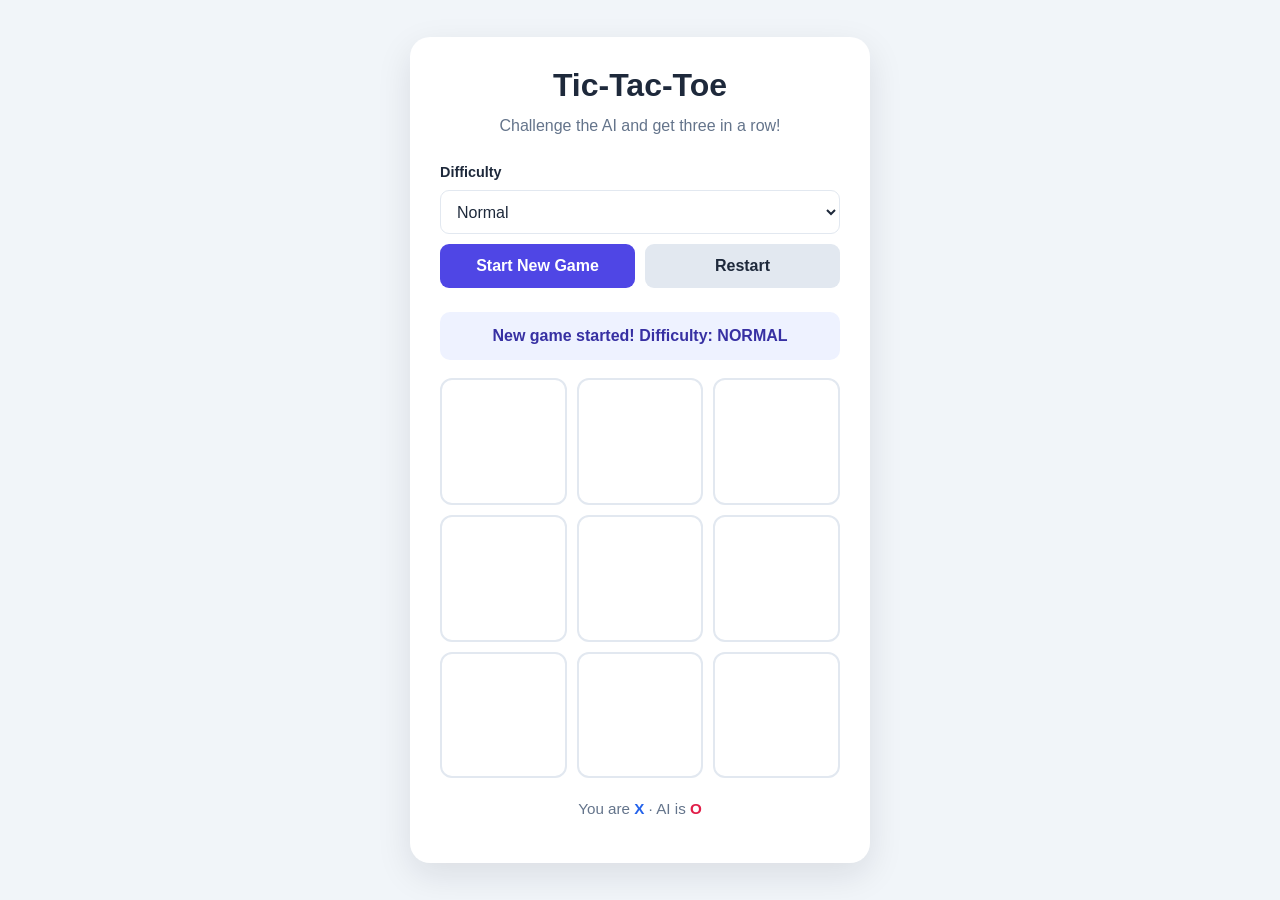
==== index.html @ 40d74029 "Add files via upload" ====
<!DOCTYPE html>
<html lang="en">
<head>
    <meta charset="UTF-8">
    <meta name="viewport" content="width=device-width, initial-scale=1.0">

    <title>Tic-Tac-Toe: Player vs AI</title>

    <link rel="stylesheet" href="styles.css">
    <script src="script.js" defer></script>
</head>

<body>
    <main class="game-container">
        <header class="game-header">
            <h1>Tic-Tac-Toe</h1>
            <p>Challenge the AI and get three in a row!</p>
        </header>

        <section class="game-controls" aria-label="Game controls">
            <label for="difficulty">Difficulty</label>

            <select id="difficulty">
                <option value="easy">Easy</option>
                <option value="normal" selected>Normal</option>
                <option value="hard">Hard</option>
            </select>

            <button id="start-btn" type="button">
                Start New Game
            </button>

            <button id="restart-btn" type="button" class="secondary-btn">
                Restart
            </button>
        </section>

        <section class="game-area" aria-label="Tic-Tac-Toe game">
            <p id="status" role="status" aria-live="polite">
                Your turn! Choose an empty square.
            </p>

            <div class="board" role="group" aria-label="Game board">
                <button class="cell" data-index="0" type="button"
                    aria-label="Position 1: empty"></button>
                <button class="cell" data-index="1" type="button"
                    aria-label="Position 2: empty"></button>
                <button class="cell" data-index="2" type="button"
                    aria-label="Position 3: empty"></button>

                <button class="cell" data-index="3" type="button"
                    aria-label="Position 4: empty"></button>
                <button class="cell" data-index="4" type="button"
                    aria-label="Position 5: empty"></button>
                <button class="cell" data-index="5" type="button"
                    aria-label="Position 6: empty"></button>

                <button class="cell" data-index="6" type="button"
                    aria-label="Position 7: empty"></button>
                <button class="cell" data-index="7" type="button"
                    aria-label="Position 8: empty"></button>
                <button class="cell" data-index="8" type="button"
                    aria-label="Position 9: empty"></button>
            </div>
        </section>

        <footer class="game-footer">
            <p>You are <strong class="player-symbol">X</strong>
                · AI is <strong class="ai-symbol">O</strong></p>
        </footer>
    </main>
</body>
</html>
---- styles.css ----
/* ---------- Global styles ---------- */
:root {
    --background: #f1f5f9;
    --surface: #ffffff;
    --primary: #4f46e5;
    --primary-hover: #4338ca;
    --text: #1e293b;
    --muted: #64748b;
    --border: #e2e8f0;
    --player: #2563eb;
    --ai: #e11d48;
    --winning: #bbf7d0;
    --winning-border: #16a34a;
}

* {
    box-sizing: border-box;
}

body {
    margin: 0;
    min-height: 100vh;
    padding: 24px;
    display: flex;
    align-items: center;
    justify-content: center;
    background: var(--background);
    color: var(--text);
    font-family: Arial, Helvetica, sans-serif;
}

button,
select {
    font: inherit;
}

/* ---------- Main container ---------- */
.game-container {
    width: 100%;
    max-width: 460px;
    padding: 30px;
    background: var(--surface);
    border-radius: 20px;
    box-shadow: 0 12px 35px rgb(15 23 42 / 10%);
}

.game-header {
    text-align: center;
    margin-bottom: 26px;
}

.game-header h1 {
    margin: 0 0 10px;
    font-size: 2rem;
}

.game-header p {
    margin: 0;
    color: var(--muted);
    line-height: 1.5;
}

/* ---------- Controls ---------- */
.game-controls {
    display: grid;
    grid-template-columns: 1fr 1fr;
    gap: 10px;
    margin-bottom: 24px;
}

.game-controls label {
    grid-column: 1 / -1;
    font-size: 0.9rem;
    font-weight: 600;
}

.game-controls select,
.game-controls button {
    width: 100%;
    min-height: 44px;
    padding: 10px 12px;
    border: 1px solid var(--border);
    border-radius: 9px;
}

.game-controls select {
    grid-column: 1 / -1;
    background: white;
    color: var(--text);
}

.game-controls button {
    border: none;
    background: var(--primary);
    color: white;
    font-weight: 600;
    cursor: pointer;
    transition: background 0.2s, transform 0.2s;
}

.game-controls button:hover {
    background: var(--primary-hover);
}

.game-controls button:active {
    transform: scale(0.98);
}

.game-controls .secondary-btn {
    background: #e2e8f0;
    color: var(--text);
}

.game-controls .secondary-btn:hover {
    background: #cbd5e1;
}

/* ---------- Game status ---------- */
#status {
    min-height: 48px;
    display: flex;
    align-items: center;
    justify-content: center;
    margin: 0 0 18px;
    padding: 10px;
    border-radius: 10px;
    background: #eef2ff;
    color: #3730a3;
    text-align: center;
    line-height: 1.5;
    font-weight: 600;
}

/* ---------- Game board ---------- */
.board {
    display: grid;
    grid-template-columns: repeat(3, minmax(0, 1fr));
    gap: 10px;
}

.cell {
    aspect-ratio: 1;
    display: flex;
    align-items: center;
    justify-content: center;
    padding: 0;
    border: 2px solid var(--border);
    border-radius: 12px;
    background: white;
    color: var(--text);
    font-size: clamp(2.5rem, 12vw, 4rem);
    font-weight: 700;
    cursor: pointer;
    transition: background 0.2s, border-color 0.2s;
}

.cell:not(:disabled):hover {
    background: #f8fafc;
    border-color: var(--primary);
}

.cell.x {
    color: var(--player);
}

.cell.o {
    color: var(--ai);
}

.cell.winning {
    background: var(--winning);
    border-color: var(--winning-border);
}

.cell:disabled {
    cursor: default;
    opacity: 1;
}

.cell:focus-visible,
button:focus-visible,
select:focus-visible {
    outline: 3px solid #818cf8;
    outline-offset: 3px;
}

/* ---------- Footer ---------- */
.game-footer {
    margin-top: 22px;
    text-align: center;
    color: var(--muted);
    font-size: 0.95rem;
}

.player-symbol {
    color: var(--player);
}

.ai-symbol {
    color: var(--ai);
}

/* ---------- Mobile layout ---------- */
@media (max-width: 420px) {
    body {
        padding: 14px;
    }

    .game-container {
        padding: 20px;
    }

    .game-header h1 {
        font-size: 1.7rem;
    }

    .board {
        gap: 7px;
    }

    .cell {
        border-radius: 9px;
    }
}
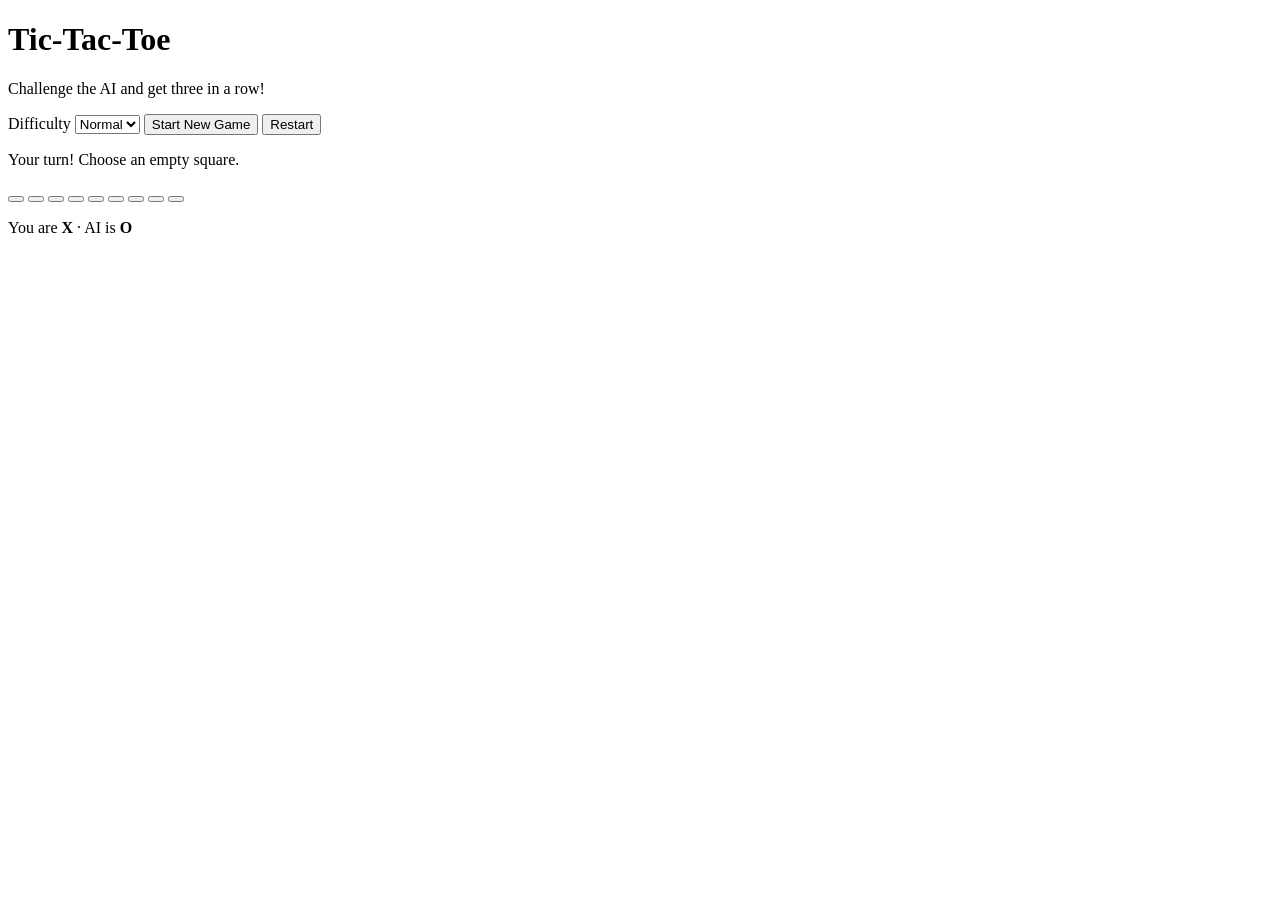
==== commit 475c9d5a: "Create index.html for Tic-Tac-Toe game Initial HTML structure for a Tic-Tac-Toe game with player vs " ====
--- a/index.html
+++ b/index.html
@@ -1,74 +1,74 @@
-
-<!DOCTYPE html>
-<html lang="en">
-<head>
-    <meta charset="UTF-8">
-    <meta name="viewport" content="width=device-width, initial-scale=1.0">
-
-    <title>Tic-Tac-Toe: Player vs AI</title>
-
-    <link rel="stylesheet" href="styles.css">
-    <script src="script.js" defer></script>
-</head>
-
-<body>
-    <main class="game-container">
-        <header class="game-header">
-            <h1>Tic-Tac-Toe</h1>
-            <p>Challenge the AI and get three in a row!</p>
-        </header>
-
-        <section class="game-controls" aria-label="Game controls">
-            <label for="difficulty">Difficulty</label>
-
-            <select id="difficulty">
-                <option value="easy">Easy</option>
-                <option value="normal" selected>Normal</option>
-                <option value="hard">Hard</option>
-            </select>
-
-            <button id="start-btn" type="button">
-                Start New Game
-            </button>
-
-            <button id="restart-btn" type="button" class="secondary-btn">
-                Restart
-            </button>
-        </section>
-
-        <section class="game-area" aria-label="Tic-Tac-Toe game">
-            <p id="status" role="status" aria-live="polite">
-                Your turn! Choose an empty square.
-            </p>
-
-            <div class="board" role="group" aria-label="Game board">
-                <button class="cell" data-index="0" type="button"
-                    aria-label="Position 1: empty"></button>
-                <button class="cell" data-index="1" type="button"
-                    aria-label="Position 2: empty"></button>
-                <button class="cell" data-index="2" type="button"
-                    aria-label="Position 3: empty"></button>
-
-                <button class="cell" data-index="3" type="button"
-                    aria-label="Position 4: empty"></button>
-                <button class="cell" data-index="4" type="button"
-                    aria-label="Position 5: empty"></button>
-                <button class="cell" data-index="5" type="button"
-                    aria-label="Position 6: empty"></button>
-
-                <button class="cell" data-index="6" type="button"
-                    aria-label="Position 7: empty"></button>
-                <button class="cell" data-index="7" type="button"
-                    aria-label="Position 8: empty"></button>
-                <button class="cell" data-index="8" type="button"
-                    aria-label="Position 9: empty"></button>
-            </div>
-        </section>
-
-        <footer class="game-footer">
-            <p>You are <strong class="player-symbol">X</strong>
-                · AI is <strong class="ai-symbol">O</strong></p>
-        </footer>
-    </main>
-</body>
-</html>
+
+<!DOCTYPE html>
+<html lang="en">
+<head>
+    <meta charset="UTF-8">
+    <meta name="viewport" content="width=device-width, initial-scale=1.0">
+
+    <title>Tic-Tac-Toe: Player vs AI</title>
+
+    <link rel="stylesheet" href="styles.css">
+    <script src="script.js" defer></script>
+</head>
+
+<body>
+    <main class="game-container">
+        <header class="game-header">
+            <h1>Tic-Tac-Toe</h1>
+            <p>Challenge the AI and get three in a row!</p>
+        </header>
+
+        <section class="game-controls" aria-label="Game controls">
+            <label for="difficulty">Difficulty</label>
+
+            <select id="difficulty">
+                <option value="easy">Easy</option>
+                <option value="normal" selected>Normal</option>
+                <option value="hard">Hard</option>
+            </select>
+
+            <button id="start-btn" type="button">
+                Start New Game
+            </button>
+
+            <button id="restart-btn" type="button" class="secondary-btn">
+                Restart
+            </button>
+        </section>
+
+        <section class="game-area" aria-label="Tic-Tac-Toe game">
+            <p id="status" role="status" aria-live="polite">
+                Your turn! Choose an empty square.
+            </p>
+
+            <div class="board" role="group" aria-label="Game board">
+                <button class="cell" data-index="0" type="button"
+                    aria-label="Position 1: empty"></button>
+                <button class="cell" data-index="1" type="button"
+                    aria-label="Position 2: empty"></button>
+                <button class="cell" data-index="2" type="button"
+                    aria-label="Position 3: empty"></button>
+
+                <button class="cell" data-index="3" type="button"
+                    aria-label="Position 4: empty"></button>
+                <button class="cell" data-index="4" type="button"
+                    aria-label="Position 5: empty"></button>
+                <button class="cell" data-index="5" type="button"
+                    aria-label="Position 6: empty"></button>
+
+                <button class="cell" data-index="6" type="button"
+                    aria-label="Position 7: empty"></button>
+                <button class="cell" data-index="7" type="button"
+                    aria-label="Position 8: empty"></button>
+                <button class="cell" data-index="8" type="button"
+                    aria-label="Position 9: empty"></button>
+            </div>
+        </section>
+
+        <footer class="game-footer">
+            <p>You are <strong class="player-symbol">X</strong>
+                · AI is <strong class="ai-symbol">O</strong></p>
+        </footer>
+    </main>
+</body>
+</html>
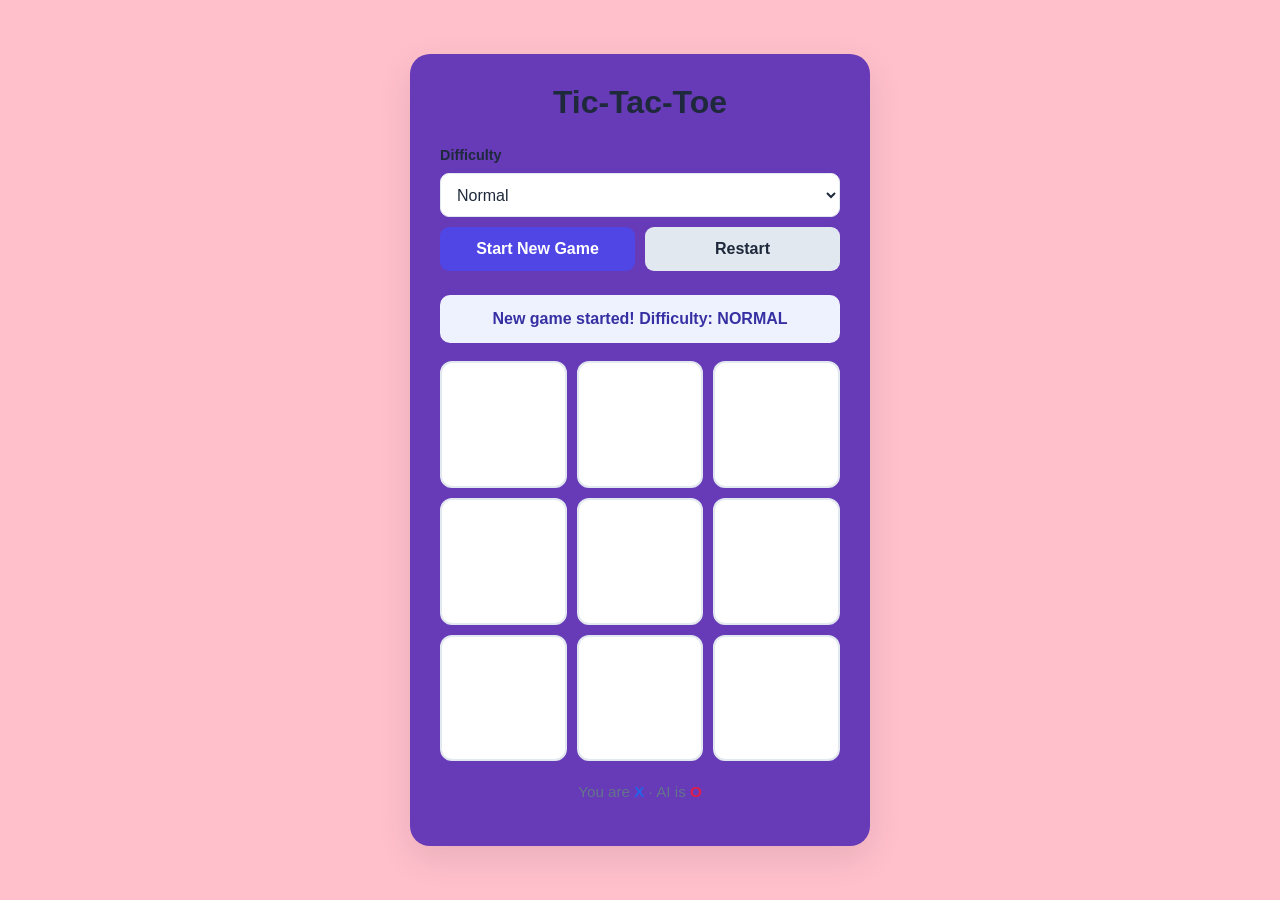
==== commit 030198d2: "Update index.html" ====
--- a/index.html
+++ b/index.html
@@ -14,8 +14,7 @@
 <body>
     <main class="game-container">
         <header class="game-header">
-            <h1>Tic-Tac-Toe</h1>
-            <p>Challenge the AI and get three in a row!</p>
+            <h1><b>Tic-Tac-Toe</b></h1>
         </header>
 
         <section class="game-controls" aria-label="Game controls">
--- a/styles.css
+++ b/styles.css
@@ -0,0 +1,217 @@
+:root {
+    --background: #FFC0CB;
+    --surface: #673AB7;
+    --primary: #4f46e5;
+    --primary-hover: #4338ca;
+    --text: #1e293b;
+    --muted: #64748b;
+    --border: #e2e8f0;
+    --player: #2563eb;
+    --ai: #e11d48;
+    --winning: #bbf7d0;
+    --winning-border: #16a34a;
+}
+
+* {
+    box-sizing: border-box;
+}
+
+body {
+    margin: 0;
+    min-height: 100vh;
+    padding: 24px;
+    display: flex;
+    align-items: center;
+    justify-content: center;
+    background: var(--background);
+    color: var(--text);
+    font-family: Arial, Helvetica, sans-serif;
+}
+
+button,
+select {
+    font: inherit;
+}
+
+.game-container {
+    width: 100%;
+    max-width: 460px;
+    padding: 30px;
+    background: var(--surface);
+    border-radius: 20px;
+    box-shadow: 0 12px 35px rgb(15 23 42 / 10%);
+}
+
+.game-header {
+    text-align: center;
+    margin-bottom: 26px;
+}
+
+.game-header h1 {
+    margin: 0 0 10px;
+    font-size: 2rem;
+}
+
+.game-header p {
+    margin: 0;
+    color: var(--muted);
+    line-height: 1.5;
+}
+
+.game-controls {
+    display: grid;
+    grid-template-columns: 1fr 1fr;
+    gap: 10px;
+    margin-bottom: 24px;
+}
+
+.game-controls label {
+    grid-column: 1 / -1;
+    font-size: 0.9rem;
+    font-weight: 600;
+}
+
+.game-controls select,
+.game-controls button {
+    width: 100%;
+    min-height: 44px;
+    padding: 10px 12px;
+    border: 1px solid var(--border);
+    border-radius: 9px;
+}
+
+.game-controls select {
+    grid-column: 1 / -1;
+    background: white;
+    color: var(--text);
+}
+
+.game-controls button {
+    border: none;
+    background: var(--primary);
+    color: white;
+    font-weight: 600;
+    cursor: pointer;
+    transition: background 0.2s, transform 0.2s;
+}
+
+.game-controls button:hover {
+    background: var(--primary-hover);
+}
+
+.game-controls button:active {
+    transform: scale(0.98);
+}
+
+.game-controls .secondary-btn {
+    background: #e2e8f0;
+    color: var(--text);
+}
+
+.game-controls .secondary-btn:hover {
+    background: #cbd5e1;
+}
+
+#status {
+    min-height: 48px;
+    display: flex;
+    align-items: center;
+    justify-content: center;
+    margin: 0 0 18px;
+    padding: 10px;
+    border-radius: 10px;
+    background: #eef2ff;
+    color: #3730a3;
+    text-align: center;
+    line-height: 1.5;
+    font-weight: 600;
+}
+
+.board {
+    display: grid;
+    grid-template-columns: repeat(3, minmax(0, 1fr));
+    gap: 10px;
+}
+
+.cell {
+    aspect-ratio: 1;
+    display: flex;
+    align-items: center;
+    justify-content: center;
+    padding: 0;
+    border: 2px solid var(--border);
+    border-radius: 12px;
+    background: white;
+    color: var(--text);
+    font-size: clamp(2.5rem, 12vw, 4rem);
+    font-weight: 700;
+    cursor: pointer;
+    transition: background 0.2s, border-color 0.2s;
+}
+
+.cell:not(:disabled):hover {
+    background: #f8fafc;
+    border-color: var(--primary);
+}
+
+.cell.x {
+    color: var(--player);
+}
+
+.cell.o {
+    color: var(--ai);
+}
+
+.cell.winning {
+    background: var(--winning);
+    border-color: var(--winning-border);
+}
+
+.cell:disabled {
+    cursor: default;
+    opacity: 1;
+}
+
+.cell:focus-visible,
+button:focus-visible,
+select:focus-visible {
+    outline: 3px solid #818cf8;
+    outline-offset: 3px;
+}
+
+.game-footer {
+    margin-top: 22px;
+    text-align: center;
+    color: var(--muted);
+    font-size: 0.95rem;
+}
+
+.player-symbol {
+    color: var(--player);
+}
+
+.ai-symbol {
+    color: var(--ai);
+}
+
+@media (max-width: 420px) {
+    body {
+        padding: 14px;
+    }
+
+    .game-container {
+        padding: 20px;
+    }
+
+    .game-header h1 {
+        font-size: 1.7rem;
+    }
+
+    .board {
+        gap: 7px;
+    }
+
+    .cell {
+        border-radius: 9px;
+    }
+}
